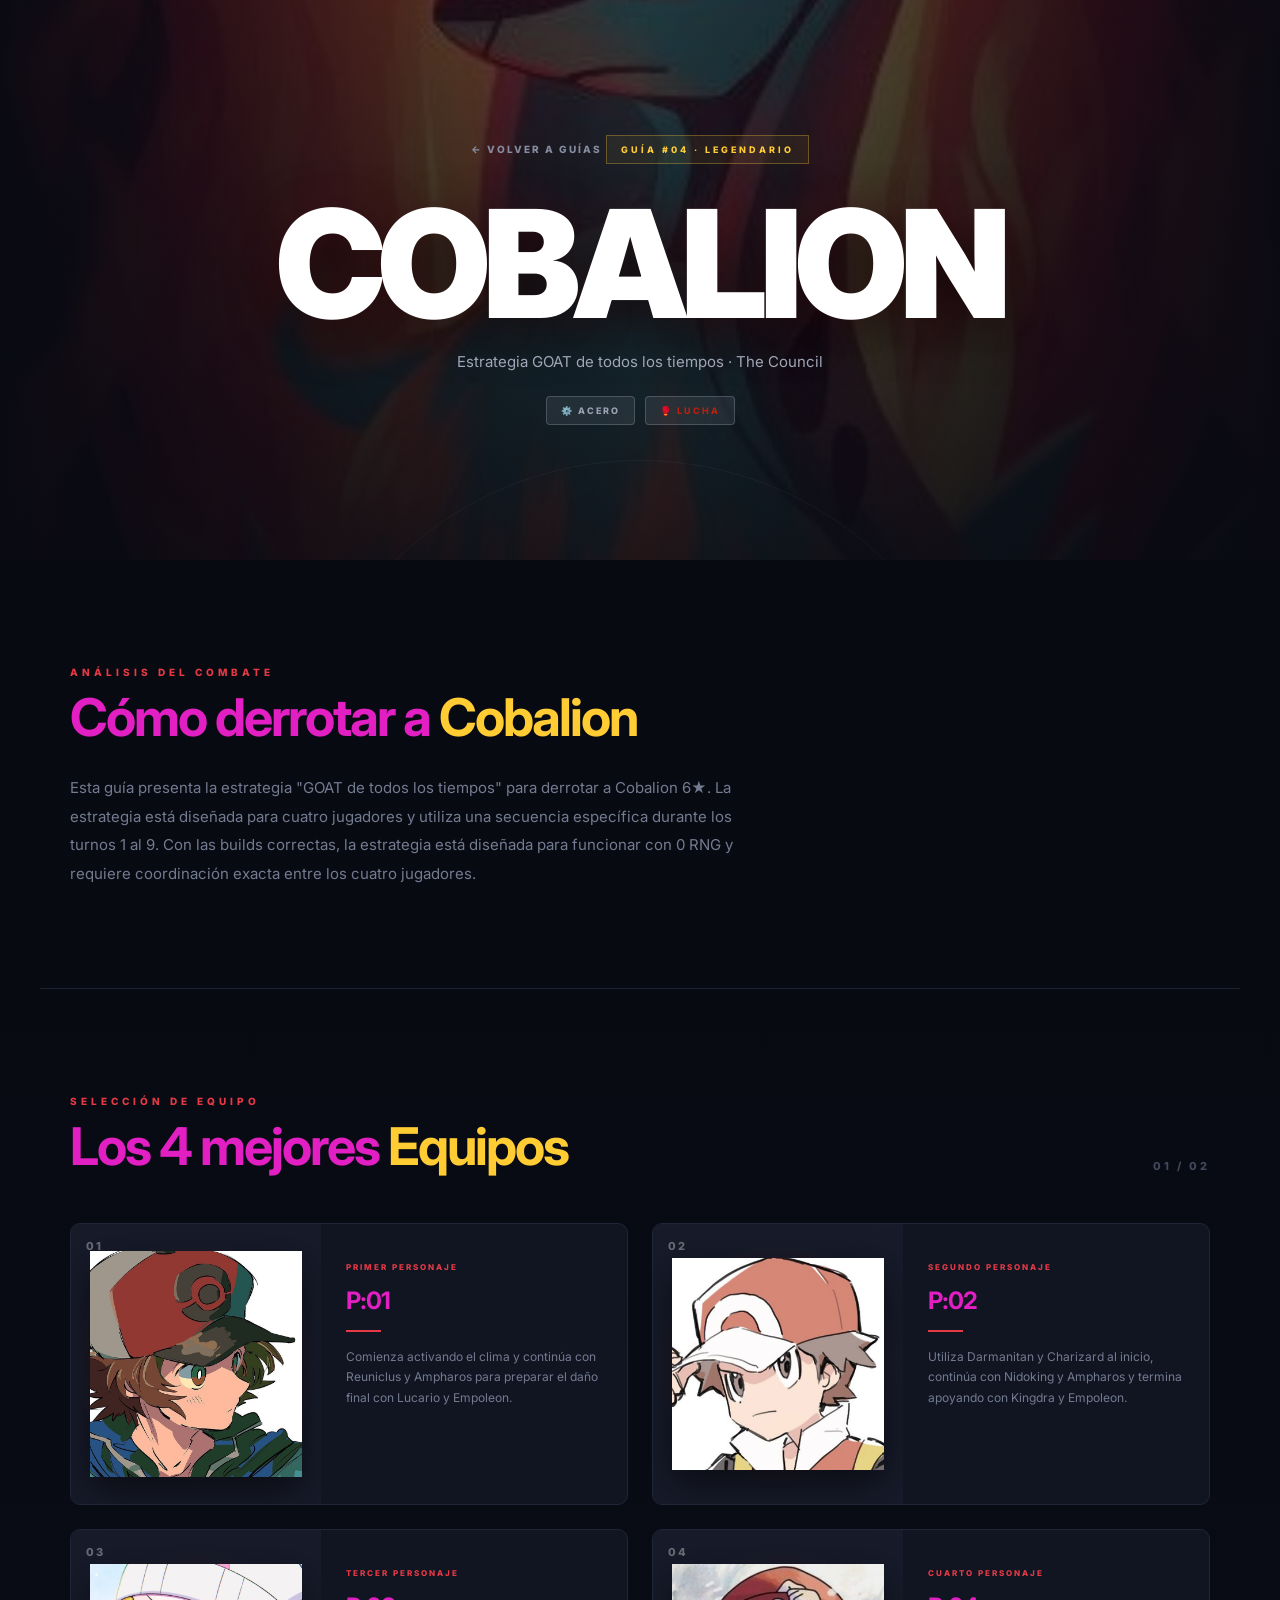
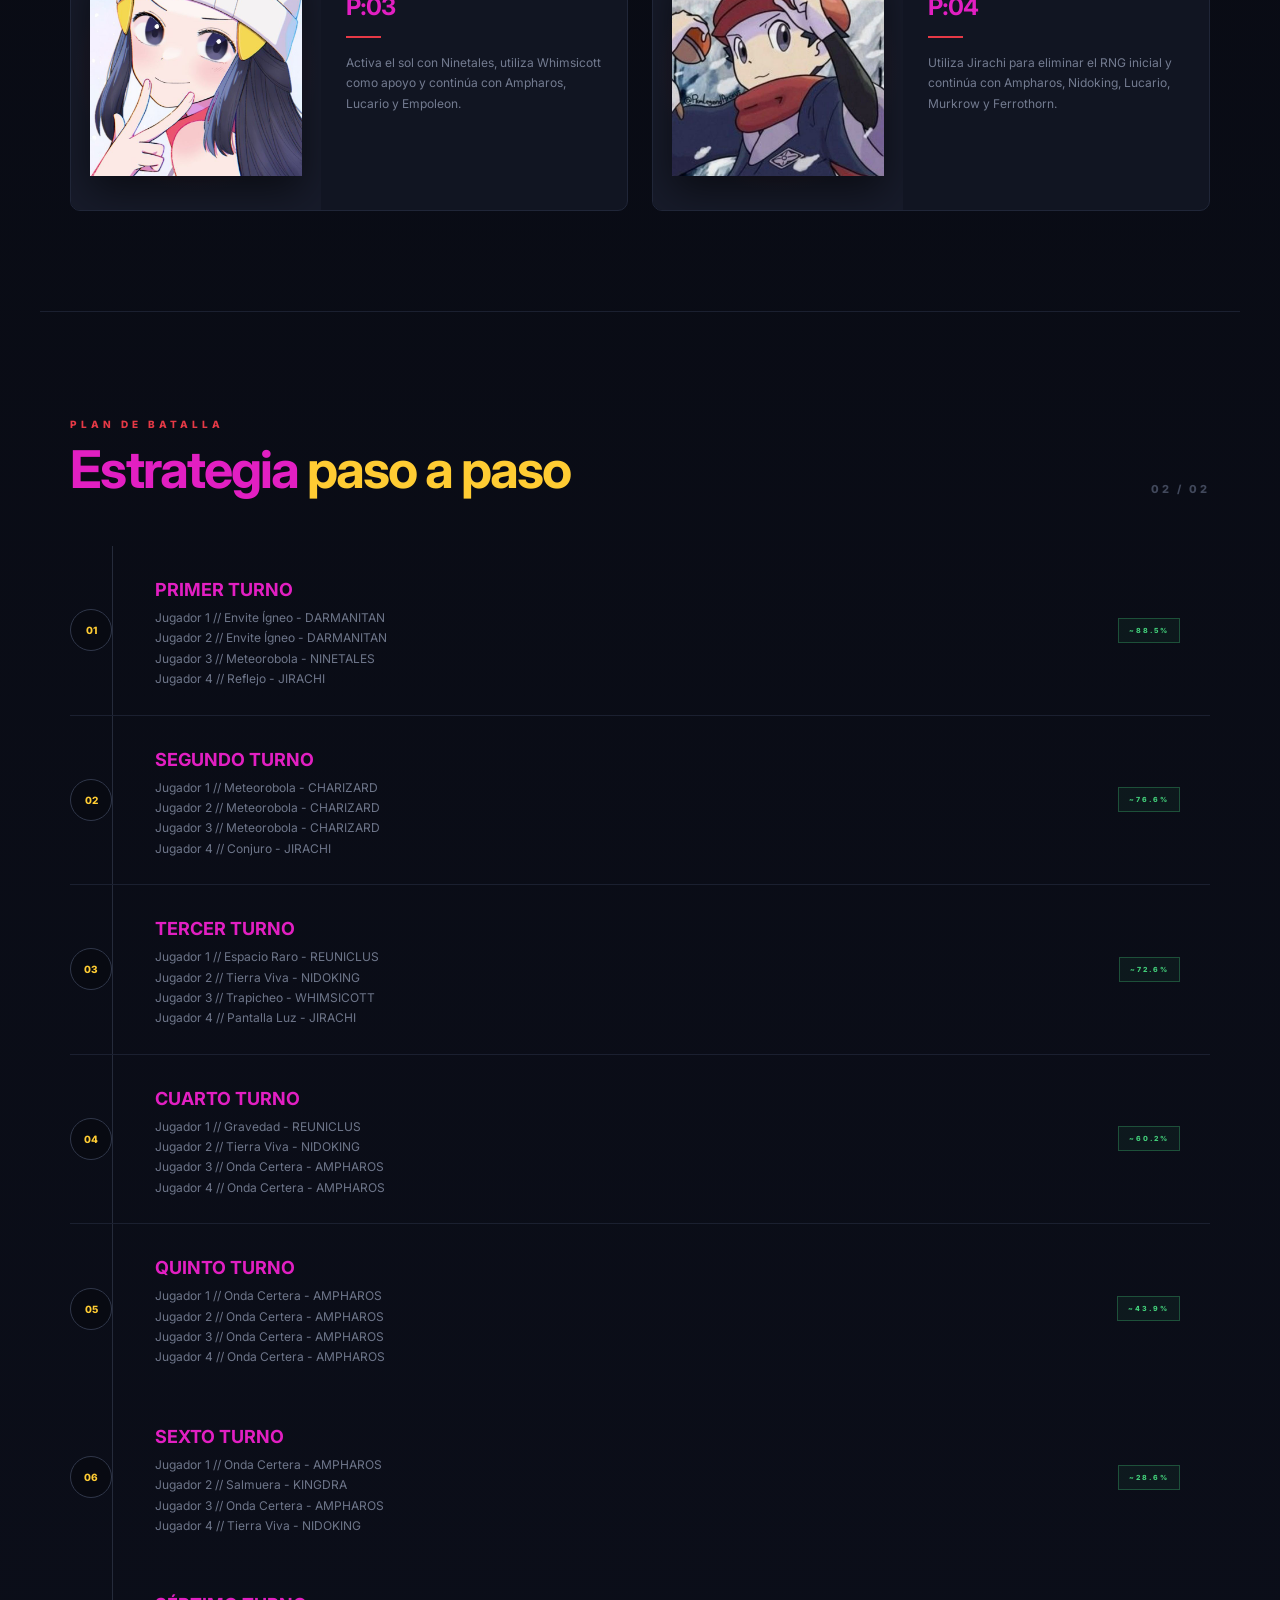
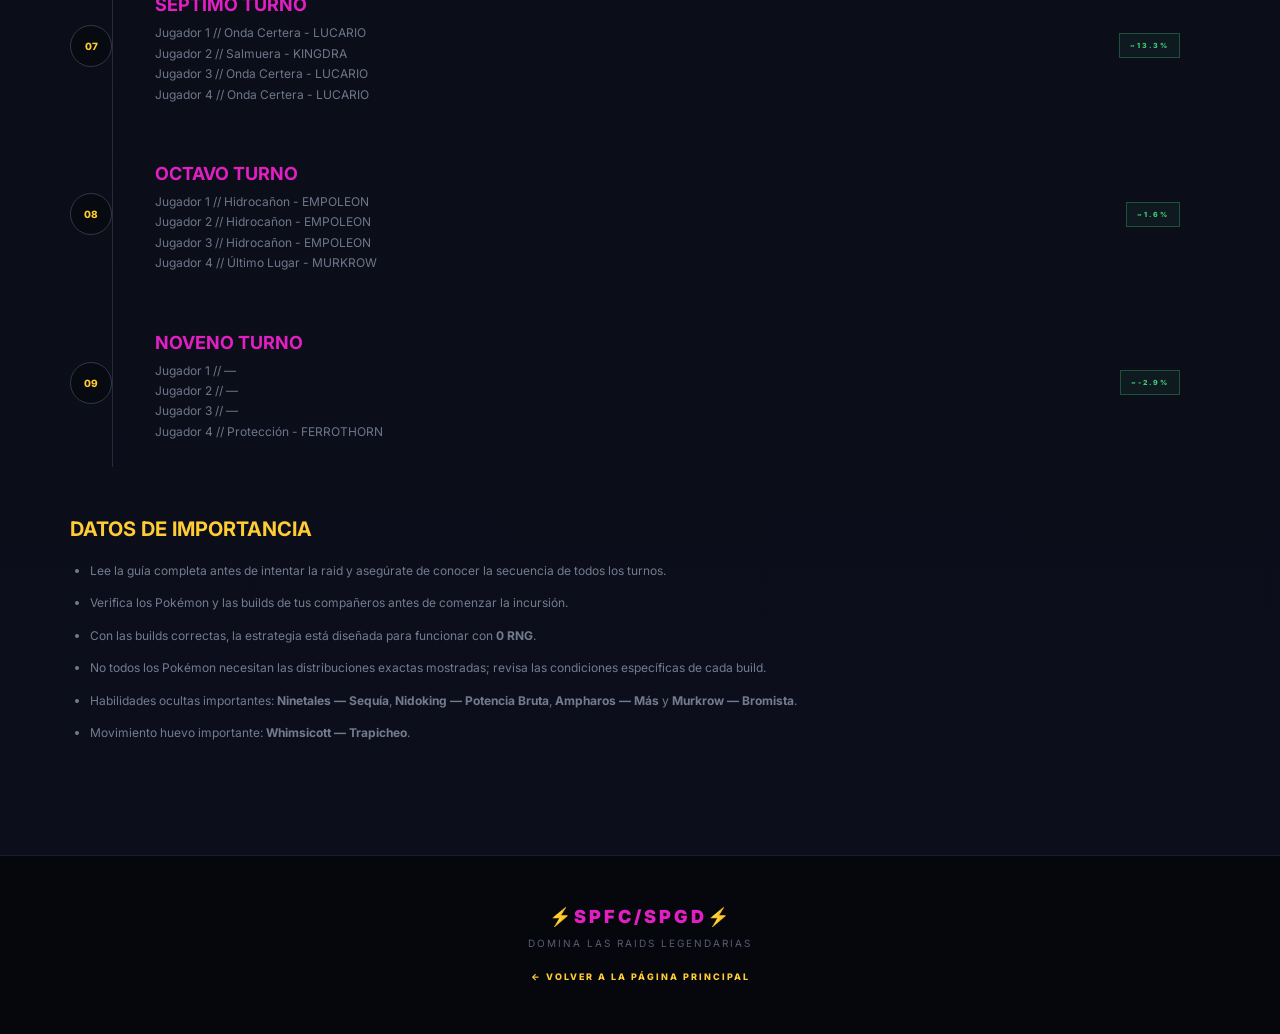
==== HTML/cobalion.html @ ecdb7524 "Primer commit" ====
<!DOCTYPE html>
<html lang="es">
<head> 
    <meta charset="UTF-8">
    <meta name="viewport" content="width=device-width, initial-scale=1.0">
    <title>PokéRaid | Guía Cobalion</title>
    <link rel="stylesheet" href="../CSS/cobalion.css">
    <link rel="icon" type="image/png" href="../IMG/logo.jpg">
</head>
<body>
<header class="portadaguia">
    <div class="capaportada"></div>
    <div class="contenidoportada">
        <a href="/Index.html" class="botonvolver">← VOLVER A GUÍAS</a>
        <div class="insigniaportada">GUÍA #04 · LEGENDARIO</div>
        <h1>COBALION</h1>
        <p class="subtituloportada">Estrategia GOAT de todos los tiempos · The Council</p>
        <div class="tiposportada">
            <span class="tipoacero">⚙️ ACERO</span>
            <span class="tipolucha">🥊 LUCHA</span>
        </div>
    </div>
    <div class="decoracionportada"></div>
</header>

<main>
<section class="introduccion">
    <div class="tituloseccion">
        <span>ANÁLISIS DEL COMBATE</span>
        <h2>Cómo derrotar a <strong>Cobalion</strong></h2>
    </div>
    <p class="textointroduccion">
        Esta guía presenta la estrategia "GOAT de todos los tiempos" para derrotar a Cobalion 6★.
        La estrategia está diseñada para cuatro jugadores y utiliza una secuencia específica durante
        los turnos 1 al 9. Con las builds correctas, la estrategia está diseñada para funcionar con
        0 RNG y requiere coordinación exacta entre los cuatro jugadores.
    </p>
</section>

<section class="equipos">
    <div class="encabezadoseccion">
        <div>
            <span>SELECCIÓN DE EQUIPO</span>
            <h2>Los 4 mejores <strong>Equipos</strong></h2>
        </div>
        <div class="numeroseccion">01 / 02</div>
    </div>
    <div class="rejillaequipos">
        <article class="tarjetaequipo" onclick="abrirmodal('modalplayer1')">
            <div class="imagenequipo">
                <span class="numeroequipo">01</span>
                <img src="../IMG/trainer5.jpg" alt="PERSONAJE 01">
            </div>
            <div class="informacionequipo">
                <span class="rolequipo">PRIMER PERSONAJE</span>
                <h3>P:01</h3>
                <div class="lineaequipo"></div>
                <p>Comienza activando el clima y continúa con Reuniclus y Ampharos para preparar el daño final con Lucario y Empoleon.</p>
            </div>
        </article>

        <article class="tarjetaequipo" onclick="abrirmodal('modalplayer2')">
            <div class="imagenequipo">
                <span class="numeroequipo">02</span>
                <img src="../IMG/trainer6.jpg" alt="PERSONAJE 02">
            </div>
            <div class="informacionequipo">
                <span class="rolequipo">SEGUNDO PERSONAJE</span>
                <h3>P:02</h3>
                <div class="lineaequipo"></div>
                <p>Utiliza Darmanitan y Charizard al inicio, continúa con Nidoking y Ampharos y termina apoyando con Kingdra y Empoleon.</p>
            </div>
        </article>

        <article class="tarjetaequipo" onclick="abrirmodal('modalplayer3')">
            <div class="imagenequipo">
                <span class="numeroequipo">03</span>
                <img src="../IMG/trainer7.jpg" alt="PERSONAJE 03">
            </div>
            <div class="informacionequipo">
                <span class="rolequipo">TERCER PERSONAJE</span>
                <h3>P:03</h3>
                <div class="lineaequipo"></div>
                <p>Activa el sol con Ninetales, utiliza Whimsicott como apoyo y continúa con Ampharos, Lucario y Empoleon.</p>
            </div>
        </article>

        <article class="tarjetaequipo" onclick="abrirmodal('modalplayer4')">
            <div class="imagenequipo">
                <span class="numeroequipo">04</span>
                <img src="../IMG/trainer8.jpg" alt="PERSONAJE 04">
            </div>
            <div class="informacionequipo">
                <span class="rolequipo">CUARTO PERSONAJE</span>
                <h3>P:04</h3>
                <div class="lineaequipo"></div>
                <p>Utiliza Jirachi para eliminar el RNG inicial y continúa con Ampharos, Nidoking, Lucario, Murkrow y Ferrothorn.</p>
            </div>
        </article>
    </div>
</section>

<section class="estrategia">
    <div class="encabezadoseccion">
        <div>
            <span>PLAN DE BATALLA</span>
            <h2>Estrategia <strong>paso a paso</strong></h2>
        </div>
        <div class="numeroseccion">02 / 02</div>
    </div>

    <div class="tablaestrategia">
        <div class="filaestrategia">
            <div class="numeropaso">01</div>
            <div class="contenidopaso">
                <h3>PRIMER TURNO</h3>
                <p>
                    Jugador 1 // Envite Ígneo - DARMANITAN<br>
                    Jugador 2 // Envite Ígneo - DARMANITAN<br>
                    Jugador 3 // Meteorobola - NINETALES<br>
                    Jugador 4 // Reflejo - JIRACHI
                </p>
            </div>
            <div class="estadopaso exito">~88.5%</div>
        </div>

        <div class="filaestrategia">
            <div class="numeropaso">02</div>
            <div class="contenidopaso">
                <h3>SEGUNDO TURNO</h3>
                <p>
                    Jugador 1 // Meteorobola - CHARIZARD<br>
                    Jugador 2 // Meteorobola - CHARIZARD<br>
                    Jugador 3 // Meteorobola - CHARIZARD<br>
                    Jugador 4 // Conjuro - JIRACHI
                </p>
            </div>
            <div class="estadopaso exito">~76.6%</div>
        </div>

        <div class="filaestrategia">
            <div class="numeropaso">03</div>
            <div class="contenidopaso">
                <h3>TERCER TURNO</h3>
                <p>
                    Jugador 1 // Espacio Raro - REUNICLUS<br>
                    Jugador 2 // Tierra Viva - NIDOKING<br>
                    Jugador 3 // Trapicheo - WHIMSICOTT<br>
                    Jugador 4 // Pantalla Luz - JIRACHI
                </p>
            </div>
            <div class="estadopaso exito">~72.6%</div>
        </div>

        <div class="filaestrategia">
            <div class="numeropaso">04</div>
            <div class="contenidopaso">
                <h3>CUARTO TURNO</h3>
                <p>
                    Jugador 1 // Gravedad - REUNICLUS<br>
                    Jugador 2 // Tierra Viva - NIDOKING<br>
                    Jugador 3 // Onda Certera - AMPHAROS<br>
                    Jugador 4 // Onda Certera - AMPHAROS
                </p>
            </div>
            <div class="estadopaso exito">~60.2%</div>
        </div>

        <div class="filaestrategia final">
            <div class="numeropaso">05</div>
            <div class="contenidopaso">
                <h3>QUINTO TURNO</h3>
                <p>
                    Jugador 1 // Onda Certera - AMPHAROS<br>
                    Jugador 2 // Onda Certera - AMPHAROS<br>
                    Jugador 3 // Onda Certera - AMPHAROS<br>
                    Jugador 4 // Onda Certera - AMPHAROS
                </p>
            </div>
            <div class="estadopaso exito">~43.9%</div>
        </div>

        <div class="filaestrategia final">
            <div class="numeropaso">06</div>
            <div class="contenidopaso">
                <h3>SEXTO TURNO</h3>
                <p>
                    Jugador 1 // Onda Certera - AMPHAROS<br>
                    Jugador 2 // Salmuera - KINGDRA<br>
                    Jugador 3 // Onda Certera - AMPHAROS<br>
                    Jugador 4 // Tierra Viva - NIDOKING
                </p>
            </div>
            <div class="estadopaso exito">~28.6%</div>
        </div>

        <div class="filaestrategia final">
            <div class="numeropaso">07</div>
            <div class="contenidopaso">
                <h3>SÉPTIMO TURNO</h3>
                <p>
                    Jugador 1 // Onda Certera - LUCARIO<br>
                    Jugador 2 // Salmuera - KINGDRA<br>
                    Jugador 3 // Onda Certera - LUCARIO<br>
                    Jugador 4 // Onda Certera - LUCARIO
                </p>
            </div>
            <div class="estadopaso exito">~13.3%</div>
        </div>

        <div class="filaestrategia final">
            <div class="numeropaso">08</div>
            <div class="contenidopaso">
                <h3>OCTAVO TURNO</h3>
                <p>
                    Jugador 1 // Hidrocañon - EMPOLEON<br>
                    Jugador 2 // Hidrocañon - EMPOLEON<br>
                    Jugador 3 // Hidrocañon - EMPOLEON<br>
                    Jugador 4 // Último Lugar - MURKROW
                </p>
            </div>
            <div class="estadopaso exito">~1.6%</div>
        </div>

        <div class="filaestrategia final">
            <div class="numeropaso">09</div>
            <div class="contenidopaso">
                <h3>NOVENO TURNO</h3>
                <p>
                    Jugador 1 // —<br>
                    Jugador 2 // —<br>
                    Jugador 3 // —<br>
                    Jugador 4 // Protección - FERROTHORN
                </p>
            </div>
            <div class="estadopaso exito">~-2.9%</div>
        </div>
    </div>

    <div class="seccionimportancia">
        <h2>DATOS DE IMPORTANCIA</h2>
        <ul>
            <li>Lee la guía completa antes de intentar la raid y asegúrate de conocer la secuencia de todos los turnos.</li>
            <li>Verifica los Pokémon y las builds de tus compañeros antes de comenzar la incursión.</li>
            <li>Con las builds correctas, la estrategia está diseñada para funcionar con <strong>0 RNG</strong>.</li>
            <li>No todos los Pokémon necesitan las distribuciones exactas mostradas; revisa las condiciones específicas de cada build.</li>
            <li>Habilidades ocultas importantes: <strong>Ninetales — Sequía</strong>, <strong>Nidoking — Potencia Bruta</strong>, <strong>Ampharos — Más</strong> y <strong>Murkrow — Bromista</strong>.</li>
            <li>Movimiento huevo importante: <strong>Whimsicott — Trapicheo</strong>.</li>
        </ul>
    </div>

</section>
</main>

<footer>
    <div class="logotipopie">⚡SPFC/SPGD⚡</div>
    <p>DOMINA LAS RAIDS LEGENDARIAS</p>
    <a href="/Index.html">← VOLVER A LA PÁGINA PRINCIPAL</a>
</footer>

<div id="modalplayer1" class="modalpokemon">
    <div class="contenidomodal">
        <button class="cerrarmodal" onclick="cerrarmodal('modalplayer1')">×</button>
        <div class="encabezadomodal">
            <span><em>EQUIPO</em> PRINCIPAL</span>
            <h2>PLAYER 01</h2>
        </div>
        <div class="listamodal">
            <div class="elementomodal">
                <img src="../IMG/darma.jpg" alt="DARMANITAN">
                <div>
                    <h3>DARMANITAN</h3>
                    <p>
                        NIVEL: 100<br>
                        IVS: 0+ ataque / 0+ velocidad<br>
                        EVS: 252 ataque / 252 velocidad<br>
                        NATURALEZA: Firme / Huraña / Pícara<br>
                        HABILIDAD: Potencia Bruta<br>
                        OBJETO: Pañuelo elección<br>
                        STATS: PS 351 o menos / Defensa 146 o menos / Ataque 348+ / Velocidad 258+<br>
                        ROL: Activar el clima y realizar daño inicial
                    </p>
                </div>
                <div>
                    <p>MOVE SET:<br>ENVITE ÍGNEO</p>
                </div>
            </div>

            <div class="elementomodal">
                <img src="../IMG/chari.jpg" alt="CHARIZARD">
                <div>
                    <h3>CHARIZARD</h3>
                    <p>
                        NIVEL: 100<br>
                        IVS: 18+ ataque especial / 16+ velocidad<br>
                        EVS: 252 ataque especial / 252 velocidad<br>
                        NATURALEZA: Modesta / Mansa / Alocada<br>
                        HABILIDAD: Cualquiera<br>
                        OBJETO: Banda Focus<br>
                        STATS: Ataque especial 334+ / Velocidad 284+<br>
                        ROL: Atacante especial bajo el sol
                    </p>
                </div>
                <div>
                    <p>MOVE SET:<br>METEOROBOLA</p>
                </div>
            </div>

            <div class="elementomodal">
                <img src="../IMG/reunicus.jpg" alt="REUNICLUS">
                <div>
                    <h3>REUNICLUS</h3>
                    <p>
                        NIVEL: 100<br>
                        IVS: 0+ PS / 0+ Defensa / 0+ Defensa especial<br>
                        EVS: Variable según IVs y naturaleza<br>
                        NATURALEZA: Cualquiera<br>
                        HABILIDAD: Muro Mágico<br>
                        OBJETO: Manto encubierto<br>
                        STATS: PS 361 / Defensa 155-204 / Defensa especial 218<br>
                        ROL: Activar Espacio Raro y Gravedad
                    </p>
                </div>
                <div>
                    <p>MOVE SET:<br>ESPACIO RARO<br>GRAVEDAD</p>
                </div>
            </div>

            <div class="elementomodal">
                <img src="../IMG/ampharos.jpg" alt="AMPHAROS">
                <div>
                    <h3>AMPHAROS</h3>
                    <p>
                        NIVEL: 100<br>
                        IVS: 0+ PS / 6+ Defensa / 22+ ataque especial<br>
                        EVS: 252 ataque especial / resto variable<br>
                        NATURALEZA: Modesta / Alocada / Plácida<br>
                        HABILIDAD: Más<br>
                        OBJETO: Banda Focus<br>
                        STATS: PS 290-321 / Defensa 244+ / Ataque especial 352+<br>
                        ROL: Daño especial y activación de las mecánicas
                    </p>
                </div>
                <div>
                    <p>MOVE SET:<br>ONDA CERTERA</p>
                </div>
            </div>

            <div class="elementomodal">
                <img src="../IMG/lucario.jpg" alt="LUCARIO">
                <div>
                    <h3>LUCARIO</h3>
                    <p>
                        NIVEL: 100<br>
                        IVS: 22+ ataque especial<br>
                        EVS: 252 ataque especial<br>
                        NATURALEZA: Modesta / Mansa / Alocada / Plácida<br>
                        HABILIDAD: Cualquiera<br>
                        STATS: Ataque especial 352+<br>
                        ROL: Daño final
                    </p>
                </div>
                <div>
                    <p>MOVE SET:<br>ONDA CERTERA</p>
                </div>
            </div>

            <div class="elementomodal">
                <img src="../IMG/empoleon.jpg" alt="EMPOLEON">
                <div>
                    <h3>EMPOLEON</h3>
                    <p>
                        NIVEL: 100<br>
                        IVS: 1+ PS / 1+ Defensa / 19+ ataque especial<br>
                        EVS: 252 ataque especial / resto variable<br>
                        NATURALEZA: Modesta / Alocada / Plácida<br>
                        HABILIDAD: Cualquiera<br>
                        STATS: PS 311 / Defensa 214 / Ataque especial 339+<br>
                        ROL: Daño final con Hidrocañón
                    </p>
                </div>
                <div>
                    <p>MOVE SET:<br>HIDROCAÑON</p>
                </div>
            </div>
        </div>
    </div>
</div>

<div id="modalplayer2" class="modalpokemon">
    <div class="contenidomodal">
        <button class="cerrarmodal" onclick="cerrarmodal('modalplayer2')">×</button>
        <div class="encabezadomodal">
            <span><em>EQUIPO</em> PRINCIPAL</span>
            <h2>PLAYER 02</h2>
        </div>
        <div class="listamodal">
            <div class="elementomodal">
                <img src="../IMG/darma.jpg" alt="DARMANITAN">
                <div>
                    <h3>DARMANITAN</h3>
                    <p>
                        NIVEL: 100<br>
                        IVS: 0+ ataque / 0+ velocidad<br>
                        EVS: 252 ataque / 252 velocidad<br>
                        NATURALEZA: Firme / Huraña / Pícara<br>
                        HABILIDAD: Potencia Bruta<br>
                        OBJETO: Pañuelo elección<br>
                        STATS: PS 351 o menos / Defensa 146 o menos / Ataque 348+ / Velocidad 258+<br>
                        ROL: Activar el clima y realizar daño inicial
                    </p>
                </div>
                <div>
                    <p>MOVE SET:<br>ENVITE ÍGNEO</p>
                </div>
            </div>

            <div class="elementomodal">
                <img src="../IMG/chari.jpg" alt="CHARIZARD">
                <div>
                    <h3>CHARIZARD</h3>
                    <p>
                        NIVEL: 100<br>
                        IVS: 18+ ataque especial / 16+ velocidad<br>
                        EVS: 252 ataque especial / 252 velocidad<br>
                        NATURALEZA: Modesta / Mansa / Alocada<br>
                        HABILIDAD: Cualquiera<br>
                        OBJETO: Banda Focus<br>
                        STATS: Ataque especial 334+ / Velocidad 284+<br>
                        ROL: Atacante especial bajo el sol
                    </p>
                </div>
                <div>
                    <p>MOVE SET:<br>METEOROBOLA</p>
                </div>
            </div>

            <div class="elementomodal">
                <img src="../IMG/nido.jpg" alt="NIDOKING">
                <div>
                    <h3>NIDOKING</h3>
                    <p>
                        NIVEL: 100<br>
                        IVS: 2+ Defensa / 26+ ataque especial / 0+ Defensa especial<br>
                        EVS: 252 ataque especial / 0 velocidad / resto variable<br>
                        NATURALEZA: Modesta / Mansa / Plácida<br>
                        HABILIDAD: Potencia Bruta<br>
                        OBJETO: Banda Focus<br>
                        STATS: Defensa 146+ / Ataque especial 290+ / Defensa especial 218 / Velocidad 212 o menos<br>
                        ROL: Daño especial y activación de lluvia
                    </p>
                </div>
                <div>
                    <p>MOVE SET:<br>TIERRA VIVA</p>
                </div>
            </div>

            <div class="elementomodal">
                <img src="../IMG/ampharos.jpg" alt="AMPHAROS">
                <div>
                    <h3>AMPHAROS</h3>
                    <p>
                        NIVEL: 100<br>
                        IVS: 0+ PS / 0+ Defensa / 22+ ataque especial<br>
                        EVS: 252 ataque especial / resto variable<br>
                        NATURALEZA: Modesta / Alocada / Plácida<br>
                        HABILIDAD: Más<br>
                        STATS: PS 321+ / Defensa 206 / Ataque especial 352+<br>
                        ROL: Daño especial
                    </p>
                </div>
                <div>
                    <p>MOVE SET:<br>ONDA CERTERA</p>
                </div>
            </div>

            <div class="elementomodal">
                <img src="../IMG/kingdra2.jpg" alt="KINGDRA">
                <div>
                    <h3>KINGDRA</h3>
                    <p>
                        NIVEL: 100<br>
                        IVS: 0+ PS / 0+ Defensa / 25+ ataque especial<br>
                        EVS: 252 ataque especial / resto variable<br>
                        NATURALEZA: Modesta / Alocada / Plácida<br>
                        HABILIDAD: Cualquiera<br>
                        STATS: PS 291 / Defensa 226 / Ataque especial 311+<br>
                        ROL: Atacante especial bajo Espacio Raro
                    </p>
                </div>
                <div>
                    <p>MOVE SET:<br>SALMUERA</p>
                </div>
            </div>

            <div class="elementomodal">
                <img src="../IMG/empoleon.jpg" alt="EMPOLEON">
                <div>
                    <h3>EMPOLEON</h3>
                    <p>
                        NIVEL: 100<br>
                        IVS: 1+ PS / 1+ Defensa / 19+ ataque especial<br>
                        EVS: 252 ataque especial / resto variable<br>
                        NATURALEZA: Modesta / Alocada / Plácida<br>
                        HABILIDAD: Cualquiera<br>
                        STATS: PS 311 / Defensa 214 / Ataque especial 339+<br>
                        ROL: Daño final
                    </p>
                </div>
                <div>
                    <p>MOVE SET:<br>HIDROCAÑON</p>
                </div>
            </div>
        </div>
    </div>
</div>

<div id="modalplayer3" class="modalpokemon">
    <div class="contenidomodal">
        <button class="cerrarmodal" onclick="cerrarmodal('modalplayer3')">×</button>
        <div class="encabezadomodal">
            <span><em>EQUIPO</em> PRINCIPAL</span>
            <h2>PLAYER 03</h2>
        </div>
        <div class="listamodal">
            <div class="elementomodal">
                <img src="../IMG/nine.jpg" alt="NINETALES">
                <div>
                    <h3>NINETALES</h3>
                    <p>
                        NIVEL: 100<br>
                        IVS: 27+ ataque especial / 16+ velocidad<br>
                        EVS: 252 ataque especial / 252 velocidad<br>
                        NATURALEZA: Modesta / Mansa / Alocada<br>
                        HABILIDAD: Sequía<br>
                        OBJETO: Banda Focus<br>
                        STATS: Ataque especial 282+ / Velocidad 284+<br>
                        ROL: Activar el sol
                    </p>
                </div>
                <div>
                    <p>MOVE SET:<br>METEOROBOLA</p>
                </div>
            </div>

            <div class="elementomodal">
                <img src="../IMG/chari.jpg" alt="CHARIZARD">
                <div>
                    <h3>CHARIZARD</h3>
                    <p>
                        NIVEL: 100<br>
                        IVS: 18+ ataque especial / 0+ velocidad<br>
                        EVS: 252 ataque especial / 252 velocidad<br>
                        NATURALEZA: Modesta / Mansa / Alocada<br>
                        HABILIDAD: Cualquiera<br>
                        OBJETO: Banda Focus<br>
                        STATS: Ataque especial 334+ / Velocidad 284+<br>
                        ROL: Daño especial bajo el sol
                    </p>
                </div>
                <div>
                    <p>MOVE SET:<br>METEOROBOLA</p>
                </div>
            </div>

            <div class="elementomodal">
                <img src="../IMG/whimsi2.jpg" alt="WHIMSICOTT">
                <div>
                    <h3>WHIMSICOTT</h3>
                    <p>
                        NIVEL: 100<br>
                        IVS: 12+ PS / 0+ Defensa especial<br>
                        EVS: 252 PS / resto variable<br>
                        NATURALEZA: Cualquiera excepto +Defensa especial<br>
                        HABILIDAD: Bromista<br>
                        OBJETO: Bola Flame<br>
                        STATS: PS 305+ / Defensa especial 186<br>
                        ROL: Quemar a Cobalion y retirar su objeto
                    </p>
                </div>
                <div>
                    <p>MOVE SET:<br>TRAPICHEO</p>
                </div>
            </div>

            <div class="elementomodal">
                <img src="../IMG/ampharos.jpg" alt="AMPHAROS">
                <div>
                    <h3>AMPHAROS</h3>
                    <p>
                        NIVEL: 100<br>
                        IVS: 24+ PS / 24+ Defensa / 26+ ataque especial / 25+ Defensa especial<br>
                        EVS: Variable<br>
                        NATURALEZA: Modesta / Plácida<br>
                        HABILIDAD: Más<br>
                        STATS: PS 333+ / Defensa 244+ / Ataque especial 287+ / Defensa especial 273+<br>
                        ROL: Daño especial y resistencia
                    </p>
                </div>
                <div>
                    <p>MOVE SET:<br>ONDA CERTERA</p>
                </div>
            </div>

            <div class="elementomodal">
                <img src="../IMG/lucario.jpg" alt="LUCARIO">
                <div>
                    <h3>LUCARIO</h3>
                    <p>
                        NIVEL: 100<br>
                        IVS: 22+ ataque especial<br>
                        EVS: 252 ataque especial<br>
                        NATURALEZA: Modesta / Mansa / Alocada / Plácida<br>
                        HABILIDAD: Cualquiera<br>
                        STATS: Ataque especial 352+<br>
                        ROL: Daño final
                    </p>
                </div>
                <div>
                    <p>MOVE SET:<br>ONDA CERTERA</p>
                </div>
            </div>

            <div class="elementomodal">
                <img src="../IMG/empoleon.jpg" alt="EMPOLEON">
                <div>
                    <h3>EMPOLEON</h3>
                    <p>
                        NIVEL: 100<br>
                        IVS: 5+ PS / 19+ ataque especial / 5+ Defensa especial<br>
                        EVS: 252 ataque especial / resto variable<br>
                        NATURALEZA: Modesta / Mansa / Alocada<br>
                        HABILIDAD: Cualquiera<br>
                        STATS: PS 315 / Ataque especial 339+ / Defensa especial 244+<br>
                        ROL: Daño final
                    </p>
                </div>
                <div>
                    <p>MOVE SET:<br>HIDROCAÑON</p>
                </div>
            </div>
        </div>
    </div>
</div>

<div id="modalplayer4" class="modalpokemon">
    <div class="contenidomodal">
        <button class="cerrarmodal" onclick="cerrarmodal('modalplayer4')">×</button>
        <div class="encabezadomodal">
            <span><em>EQUIPO</em> PRINCIPAL</span>
            <h2>PLAYER 04</h2>
        </div>
        <div class="listamodal">
            <div class="elementomodal">
                <img src="../IMG/jirachi.jpg" alt="JIRACHI">
                <div>
                    <h3>JIRACHI</h3>
                    <p>
                        NIVEL: 100<br>
                        IVS: 31 PS / 31 Defensa / 31 Defensa especial / 31 Velocidad<br>
                        EVS: 252 PS / 36 Defensa / 208 Velocidad<br>
                        NATURALEZA: Variable<br>
                        HABILIDAD: Dicha<br>
                        STATS: PS 404 / Defensa 220 / Defensa especial 236 / Velocidad 316+<br>
                        ROL: Eliminar RNG y colocar pantallas
                    </p>
                </div>
                <div>
                    <p>MOVE SET:<br>REFLEJO<br>CONJURO<br>PANTALLA LUZ</p>
                </div>
            </div>

            <div class="elementomodal">
                <img src="../IMG/ampharos.jpg" alt="AMPHAROS">
                <div>
                    <h3>AMPHAROS</h3>
                    <p>
                        NIVEL: 100<br>
                        IVS: 0+ PS / 0+ Defensa / 26+ ataque especial / 0+ Defensa especial<br>
                        EVS: Variable<br>
                        NATURALEZA: Modesta / Plácida / Alocada<br>
                        HABILIDAD: Más<br>
                        STATS: PS 321 / Defensa 238+ / Ataque especial 287+ / Defensa especial 216<br>
                        ROL: Daño especial y resistencia
                    </p>
                </div>
                <div>
                    <p>MOVE SET:<br>ONDA CERTERA</p>
                </div>
            </div>

            <div class="elementomodal">
                <img src="../IMG/nido.jpg" alt="NIDOKING">
                <div>
                    <h3>NIDOKING</h3>
                    <p>
                        NIVEL: 100<br>
                        IVS: 0+ PS / 26+ ataque especial / 0+ Defensa especial<br>
                        EVS: 252 PS / 252 ataque especial<br>
                        NATURALEZA: Modesta / Mansa / Plácida<br>
                        HABILIDAD: Potencia Bruta<br>
                        STATS: PS 335+ / Ataque especial 290+<br>
                        ROL: Daño especial
                    </p>
                </div>
                <div>
                    <p>MOVE SET:<br>TIERRA VIVA</p>
                </div>
            </div>

            <div class="elementomodal">
                <img src="../IMG/lucario.jpg" alt="LUCARIO">
                <div>
                    <h3>LUCARIO</h3>
                    <p>
                        NIVEL: 100<br>
                        IVS: 22+ ataque especial<br>
                        EVS: 252 ataque especial<br>
                        NATURALEZA: Modesta / Mansa / Alocada / Plácida<br>
                        HABILIDAD: Cualquiera<br>
                        STATS: Ataque especial 352+<br>
                        ROL: Daño final
                    </p>
                </div>
                <div>
                    <p>MOVE SET:<br>ONDA CERTERA</p>
                </div>
            </div>

            <div class="elementomodal">
                <img src="../IMG/murk.jpg" alt="MURKROW">
                <div>
                    <h3>MURKROW</h3>
                    <p>
                        NIVEL: 100<br>
                        IVS: 25 o menos PS / 25 o menos Defensa especial<br>
                        EVS: 0 PS / 0 Defensa especial<br>
                        NATURALEZA: Cualquiera excepto +Defensa especial<br>
                        HABILIDAD: Bromista<br>
                        OBJETO: Baya Charti<br>
                        STATS: PS 255 o menos / Defensa especial 114 o menos<br>
                        ROL: Usar Último Lugar y atraer los ataques necesarios
                    </p>
                </div>
                <div>
                    <p>MOVE SET:<br>ÚLTIMO LUGAR</p>
                </div>
            </div>

            <div class="elementomodal">
                <img src="../IMG/ferro.jpg" alt="FERROTHORN">
                <div>
                    <h3>FERROTHORN</h3>
                    <p>
                        NIVEL: 100<br>
                        IVS: 0+ PS / 0+ Defensa<br>
                        EVS: Variable<br>
                        NATURALEZA: Cualquiera excepto -Defensa<br>
                        HABILIDAD: Punta Acero<br>
                        OBJETO: Casco Dentado<br>
                        STATS: PS 321 / Defensa 330<br>
                        ROL: Resistir y activar el daño residual final
                    </p>
                </div>
                <div>
                    <p>MOVE SET:<br>PROTECCIÓN</p>
                </div>
            </div>
        </div>
    </div>
</div>

<script>
function abrirmodal(idmodal) {
    const modal = document.getElementById(idmodal);
    modal.classList.add("activo");
    document.body.classList.add("modalabierto");
}
function cerrarmodal(idmodal) {
    const modal = document.getElementById(idmodal);
    modal.classList.remove("activo");
    document.body.classList.remove("modalabierto");
}
document.querySelectorAll(".modalpokemon").forEach(function(modal) {
    modal.addEventListener("click", function(event) {
        if (event.target === modal) {
            cerrarmodal(modal.id);
        }
    });
});
document.addEventListener("keydown", function(event) {
    if (event.key === "Escape") {
        document.querySelectorAll(".modalpokemon.activo").forEach(function(modal) {
            cerrarmodal(modal.id);
        });
    }
});
</script>
</body>
</html>
---- CSS/cobalion.css ----
@import url('https://fonts.googleapis.com/css2?family=Inter:wght@400;500;600;700;800;900&display=swap');

* {
    margin: 0;
    padding: 0;
    box-sizing: border-box;
}

html {
    scroll-behavior: smooth;
}

body {
    font-family: 'Inter', sans-serif;
    background: #080a12;
    color: #e21fc2;
}

.portadaguia {
    min-height: 560px;
    position: relative;
    display: flex;
    align-items: center;
    justify-content: center;
    overflow: hidden;
    background:
        linear-gradient(
            rgba(8, 10, 18, 0.55),
            rgba(8, 10, 18, 0.88)
        ),
        url("../IMG/coba.jpg") center center / cover no-repeat;
}

.capaportada {
    position: absolute;
    inset: 0;
    background:
        linear-gradient(
            90deg,
            rgba(8, 10, 18, 0.95),
            transparent 50%,
            rgba(8, 10, 18, 0.95)
        );
}

.contenidoportada {
    width: 100%;
    max-width: 1100px;
    padding: 80px 30px;
    position: relative;
    z-index: 2;
    text-align: center;
}

.botonvolver {
    display: inline-block;
    margin-bottom: 45px;
    color: #858ca0;
    text-decoration: none;
    font-size: 10px;
    font-weight: 800;
    letter-spacing: 2px;
    transition: 0.3s;
}

.botonvolver:hover {
    color: #ffcc33;
    transform: translateX(-5px);
}

.insigniaportada {
    display: inline-block;
    margin-bottom: 20px;
    padding: 8px 14px;
    border: 1px solid rgba(255, 204, 51, 0.3);
    background: rgba(255, 204, 51, 0.06);
    color: #ffcc33;
    font-size: 9px;
    font-weight: 800;
    letter-spacing: 3px;
}

.portadaguia h1 {
    font-size: clamp(70px, 13vw, 150px);
    line-height: 0.85;
    font-weight: 900;
    letter-spacing: -7px;
    color: #ffffff;
    text-shadow:
        0 10px 50px rgba(0, 0, 0, 0.8),
        0 0 40px rgba(230, 57, 70, 0.2);
}

.subtituloportada {
    margin-top: 25px;
    color: #a0a6b7;
    font-size: 15px;
}

.tiposportada {
    display: flex;
    justify-content: center;
    gap: 10px;
    margin-top: 25px;
}

.tiposportada span {
    padding: 8px 14px;
    border-radius: 4px;
    font-size: 9px;
    font-weight: 800;
    letter-spacing: 2px;
}

.tipoacero {
    background: rgba(160, 170, 190, 0.12);
    border: 1px solid rgba(160, 170, 190, 0.3);
    color: #99a1b3;
}

.tipolucha {
    background: rgba(160, 170, 190, 0.12);
    border: 1px solid rgba(160, 170, 190, 0.3);
    color: #bd1f0a;
}

.decoracionportada {
    width: 700px;
    height: 700px;
    position: absolute;
    left: 50%;
    bottom: -600px;
    transform: translateX(-50%);
    border: 1px solid rgba(255, 255, 255, 0.04);
    border-radius: 50%;
}

main {
    background:
        linear-gradient(
            180deg,
            #080a12,
            #0c0f1b
        );
}

.introduccion,
.equipos,
.estrategia {
    max-width: 1200px;
    margin: auto;
    padding: 100px 30px;
}

.tituloseccion span,
.encabezadoseccion > div > span {
    color: #e63946;
    font-size: 10px;
    font-weight: 800;
    letter-spacing: 4px;
}

.tituloseccion h2,
.encabezadoseccion h2 {
    margin-top: 12px;
    font-size: clamp(35px, 5vw, 52px);
    line-height: 1;
    letter-spacing: -2px;
}

.tituloseccion strong,
.encabezadoseccion strong {
    color: #ffcc33;
}

.introduccion {
    border-bottom: 1px solid #1b2030;
}

.textointroduccion {
    max-width: 700px;
    margin-top: 30px;
    color: #737b90;
    font-size: 15px;
    line-height: 1.9;
}

.encabezadoseccion {
    display: flex;
    justify-content: space-between;
    align-items: flex-end;
    margin-bottom: 50px;
}

.numeroseccion {
    color: #41485b;
    font-size: 11px;
    font-weight: 800;
    letter-spacing: 3px;
}

.rejillaequipos {
    display: grid;
    grid-template-columns: repeat(2, 1fr);
    gap: 24px;
}

.tarjetaequipo {
    display: grid;
    grid-template-columns: 45% 55%;
    min-height: 280px;
    overflow: hidden;
    background: #111522;
    border: 1px solid #202638;
    border-radius: 10px;
    cursor: pointer;
    transition:
        transform 0.4s ease,
        border-color 0.4s ease,
        box-shadow 0.4s ease;
}

.tarjetaequipo:hover {
    transform: translateY(-7px);
    border-color: #e63946;
    box-shadow:
        0 20px 50px rgba(0, 0, 0, 0.4),
        0 0 30px rgba(230, 57, 70, 0.08);
}

.imagenequipo {
    position: relative;
    min-height: 280px;
    display: flex;
    align-items: center;
    justify-content: center;
    overflow: hidden;
    background:
        radial-gradient(circle, rgba(230, 57, 70, 0.22), transparent 65%),
        #171b2a;
}

.imagenequipo img {
    width: 85%;
    height: 85%;
    object-fit: contain;
    filter: drop-shadow(0 15px 20px rgba(0, 0, 0, 0.55));
    transition: 0.5s;
}

.tarjetaequipo:hover .imagenequipo img {
    transform: scale(1.1) translateY(-6px);
}

.numeroequipo {
    position: absolute;
    top: 15px;
    left: 15px;
    color: rgba(255, 255, 255, 0.35);
    font-size: 11px;
    font-weight: 800;
    letter-spacing: 2px;
    z-index: 2;
}

.informacionequipo {
    padding: 30px 25px;
}

.rolequipo {
    color: #e63946;
    font-size: 8px;
    font-weight: 800;
    letter-spacing: 2px;
}

.informacionequipo h3 {
    margin-top: 12px;
    font-size: 24px;
    letter-spacing: -1px;
}

.lineaequipo {
    width: 35px;
    height: 2px;
    margin: 15px 0;
    background: #e63946;
}

.informacionequipo p {
    color: #737b90;
    font-size: 12px;
    line-height: 1.7;
}

.modalpokemon {
    position: fixed;
    inset: 0;
    width: 100%;
    height: 100%;
    display: flex;
    align-items: center;
    justify-content: center;
    padding: 30px;
    background: rgba(3, 4, 9, 0.88);
    backdrop-filter: blur(8px);
    -webkit-backdrop-filter: blur(8px);
    opacity: 0;
    visibility: hidden;
    pointer-events: none;
    transition:
        opacity 0.3s ease,
        visibility 0.3s ease;
    z-index: 9999;
}

.modalpokemon.activo {
    opacity: 1;
    visibility: visible;
    pointer-events: auto;
}

.contenidomodal {
    position: relative;
    width: min(900px, 100%);
    max-height: 90vh;
    overflow-y: auto;
    padding: 40px;
    background:
        linear-gradient(
            145deg,
            #111522,
            #0b0e17
        );
    border: 1px solid #30374a;
    border-radius: 12px;
    box-shadow:
        0 30px 100px rgba(0, 0, 0, 0.7),
        0 0 50px rgba(230, 57, 70, 0.08);
    transform: translateY(30px) scale(0.97);
    transition: transform 0.35s ease;
}

.modalpokemon.activo .contenidomodal {
    transform: translateY(0) scale(1);
}

.contenidomodal::-webkit-scrollbar {
    width: 6px;
}

.contenidomodal::-webkit-scrollbar-track {
    background: #080a12;
}

.contenidomodal::-webkit-scrollbar-thumb {
    background: #343b4d;
    border-radius: 10px;
}

.contenidomodal::-webkit-scrollbar-thumb:hover {
    background: #e63946;
}

.cerrarmodal {
    position: absolute;
    top: 18px;
    right: 20px;
    width: 42px;
    height: 42px;
    display: flex;
    align-items: center;
    justify-content: center;
    border: 1px solid #30374a;
    border-radius: 6px;
    background: #171b28;
    color: #858ca0;
    font-size: 28px;
    line-height: 1;
    cursor: pointer;
    transition: 0.3s ease;
}

.cerrarmodal:hover {
    background: #e63946;
    border-color: #e63946;
    color: #ffffff;
    transform: rotate(90deg);
}

.encabezadomodal {
    padding-right: 55px;
    margin-bottom: 30px;
    padding-bottom: 25px;
    border-bottom: 1px solid #202638;
}

.encabezadomodal span {
    color: #e63946;
    font-size: 9px;
    font-weight: 800;
    letter-spacing: 4px;
}

.encabezadomodal h2 {
    margin-top: 8px;
    color: #ffffff;
    font-size: clamp(30px, 5vw, 48px);
    font-weight: 900;
    letter-spacing: -2px;
}

.listamodal {
    display: flex;
    flex-direction: column;
    gap: 14px;
}

.elementomodal {
    display: flex;
    align-items: center;
    gap: 22px;
    min-height: 120px;
    padding: 15px;
    background: rgba(255, 255, 255, 0.025);
    border: 1px solid #202638;
    border-radius: 8px;
    transition:
        background 0.3s ease,
        border-color 0.3s ease,
        transform 0.3s ease;
}

.elementomodal:hover {
    background: rgba(230, 57, 70, 0.05);
    border-color: rgba(230, 57, 70, 0.35);
    transform: translateX(5px);
}

.elementomodal img {
    width: 110px;
    height: 90px;
    flex-shrink: 0;
    object-fit: contain;
    border-radius: 6px;
    background:
        radial-gradient(
            circle,
            rgba(230, 57, 70, 0.12),
            transparent 70%
        );
    filter: drop-shadow(0 8px 12px rgba(0, 0, 0, 0.5));
    transition: transform 0.3s ease;
}

.elementomodal:hover img {
    transform: scale(1.08);
}

.elementomodal div {
    flex: 1;
}

.elementomodal h3 {
    margin-bottom: 8px;
    color: #ffffff;
    font-size: 15px;
    font-weight: 800;
    letter-spacing: -0.3px;
}

.elementomodal p {
    color: #737b90;
    font-size: 11px;
    line-height: 1.7;
}

body.modalabierto {
    overflow: hidden;
}

.estrategia {
    border-top: 1px solid #1b2030;
}

.tablaestrategia {
    position: relative;
}

.tablaestrategia::before {
    content: "";
    position: absolute;
    top: 0;
    bottom: 0;
    left: 42px;
    width: 1px;
    background: #252b3b;
}

.filaestrategia {
    position: relative;
    display: grid;
    grid-template-columns: 85px 1fr 120px;
    align-items: center;
    min-height: 150px;
    padding: 25px 30px 25px 0;
    border-bottom: 1px solid #1b2030;
    transition: 0.3s;
}

.filaestrategia:hover {
    background: rgba(255, 255, 255, 0.015);
}

.numeropaso {
    width: 42px;
    height: 42px;
    display: flex;
    align-items: center;
    justify-content: center;
    position: relative;
    z-index: 2;
    border: 1px solid #30374a;
    border-radius: 50%;
    background: #080a12;
    color: #ffcc33;
    font-size: 10px;
    font-weight: 800;
}

.contenidopaso span {
    color: #e63946;
    font-size: 8px;
    font-weight: 800;
    letter-spacing: 3px;
}

.contenidopaso h3 {
    margin: 8px 0;
    font-size: 18px;
}

.contenidopaso p {
    max-width: 700px;
    color: #6e768a;
    font-size: 12px;
    line-height: 1.7;
}

.estadopaso {
    justify-self: end;
    padding: 7px 10px;
    border: 1px solid #2a3040;
    color: #737b90;
    font-size: 7px;
    font-weight: 800;
    letter-spacing: 2px;
}


.seccionimportancia {
    margin-top: 50px;
}

.seccionimportancia h2 {
    margin-bottom: 20px;
    color: #ffcc33;
    font-size: 20px;
}

.seccionimportancia ul {
    padding-left: 20px;
}

.seccionimportancia li {
    margin-bottom: 12px;
    color: #737b90;
    font-size: 12px;
    line-height: 1.7;
}

.estadopaso.exito {
    color: #43d17b;
    border-color: rgba(67, 209, 123, 0.3);
    background: rgba(67, 209, 123, 0.06);
}

.filaestrategia.final {
    border-bottom: none;
}

footer {
    padding: 50px 20px;
    background: #06070d;
    border-top: 1px solid #181d2a;
    text-align: center;
}

.logotipopie {
    margin-bottom: 10px;
    font-size: 18px;
    font-weight: 900;
    letter-spacing: 3px;
}

footer p {
    margin-bottom: 15px;
    color: #555d70;
    font-size: 10px;
    letter-spacing: 2px;
}

footer a {
    color: #ffcc33;
    text-decoration: none;
    font-size: 9px;
    font-weight: 800;
    letter-spacing: 2px;
    transition: 0.3s;
}

footer a:hover {
    color: #ffffff;
}

@media (max-width: 900px) {
    .rejillaequipos {
        grid-template-columns: 1fr;
    }
}

@media (max-width: 650px) {
    .portadaguia {
        min-height: 520px;
        background-position: center;
    }

    .contenidoportada {
        padding: 60px 20px;
    }

    .portadaguia h1 {
        font-size: 70px;
        letter-spacing: -5px;
    }

    .subtituloportada {
        font-size: 13px;
    }

    .introduccion,
    .equipos,
    .estrategia {
        padding: 75px 20px;
    }

    .encabezadoseccion {
        align-items: flex-start;
        flex-direction: column;
        gap: 15px;
    }

    .tarjetaequipo {
        grid-template-columns: 1fr;
    }

    .imagenequipo {
        min-height: 280px;
    }

    .informacionequipo {
        padding: 25px;
    }

    .tablaestrategia::before {
        left: 21px;
    }

    .filaestrategia {
        grid-template-columns: 55px 1fr;
        padding-right: 0;
        gap: 5px;
    }

    .estadopaso {
        display: none;
    }

    .contenidopaso h3 {
        font-size: 16px;
    }

    .contenidopaso p {
        font-size: 11px;
    }

    .modalpokemon {
        padding: 12px;
    }

    .contenidomodal {
        width: 100%;
        max-height: 94vh;
        padding: 25px 18px;
        border-radius: 10px;
    }

    .cerrarmodal {
        top: 12px;
        right: 12px;
        width: 38px;
        height: 38px;
        font-size: 25px;
    }

    .encabezadomodal {
        padding-right: 45px;
        margin-bottom: 20px;
        padding-bottom: 20px;
    }

    .encabezadomodal h2 {
        font-size: 30px;
    }

    .listamodal {
        gap: 10px;
    }

    .elementomodal {
        align-items: flex-start;
        gap: 14px;
        min-height: auto;
        padding: 12px;
    }

    .elementomodal img {
        width: 75px;
        height: 75px;
    }

    .elementomodal h3 {
        font-size: 13px;
        margin-bottom: 5px;
    }

    .elementomodal p {
        font-size: 10px;
        line-height: 1.6;
    }
}

@media (max-width: 400px) {
    .portadaguia h1 {
        font-size: 58px;
        letter-spacing: -4px;
    }

    .tiposportada {
        flex-direction: column;
        align-items: center;
    }

    .elementomodal {
        gap: 10px;
    }

    .elementomodal img {
        width: 65px;
        height: 65px;
    }
}
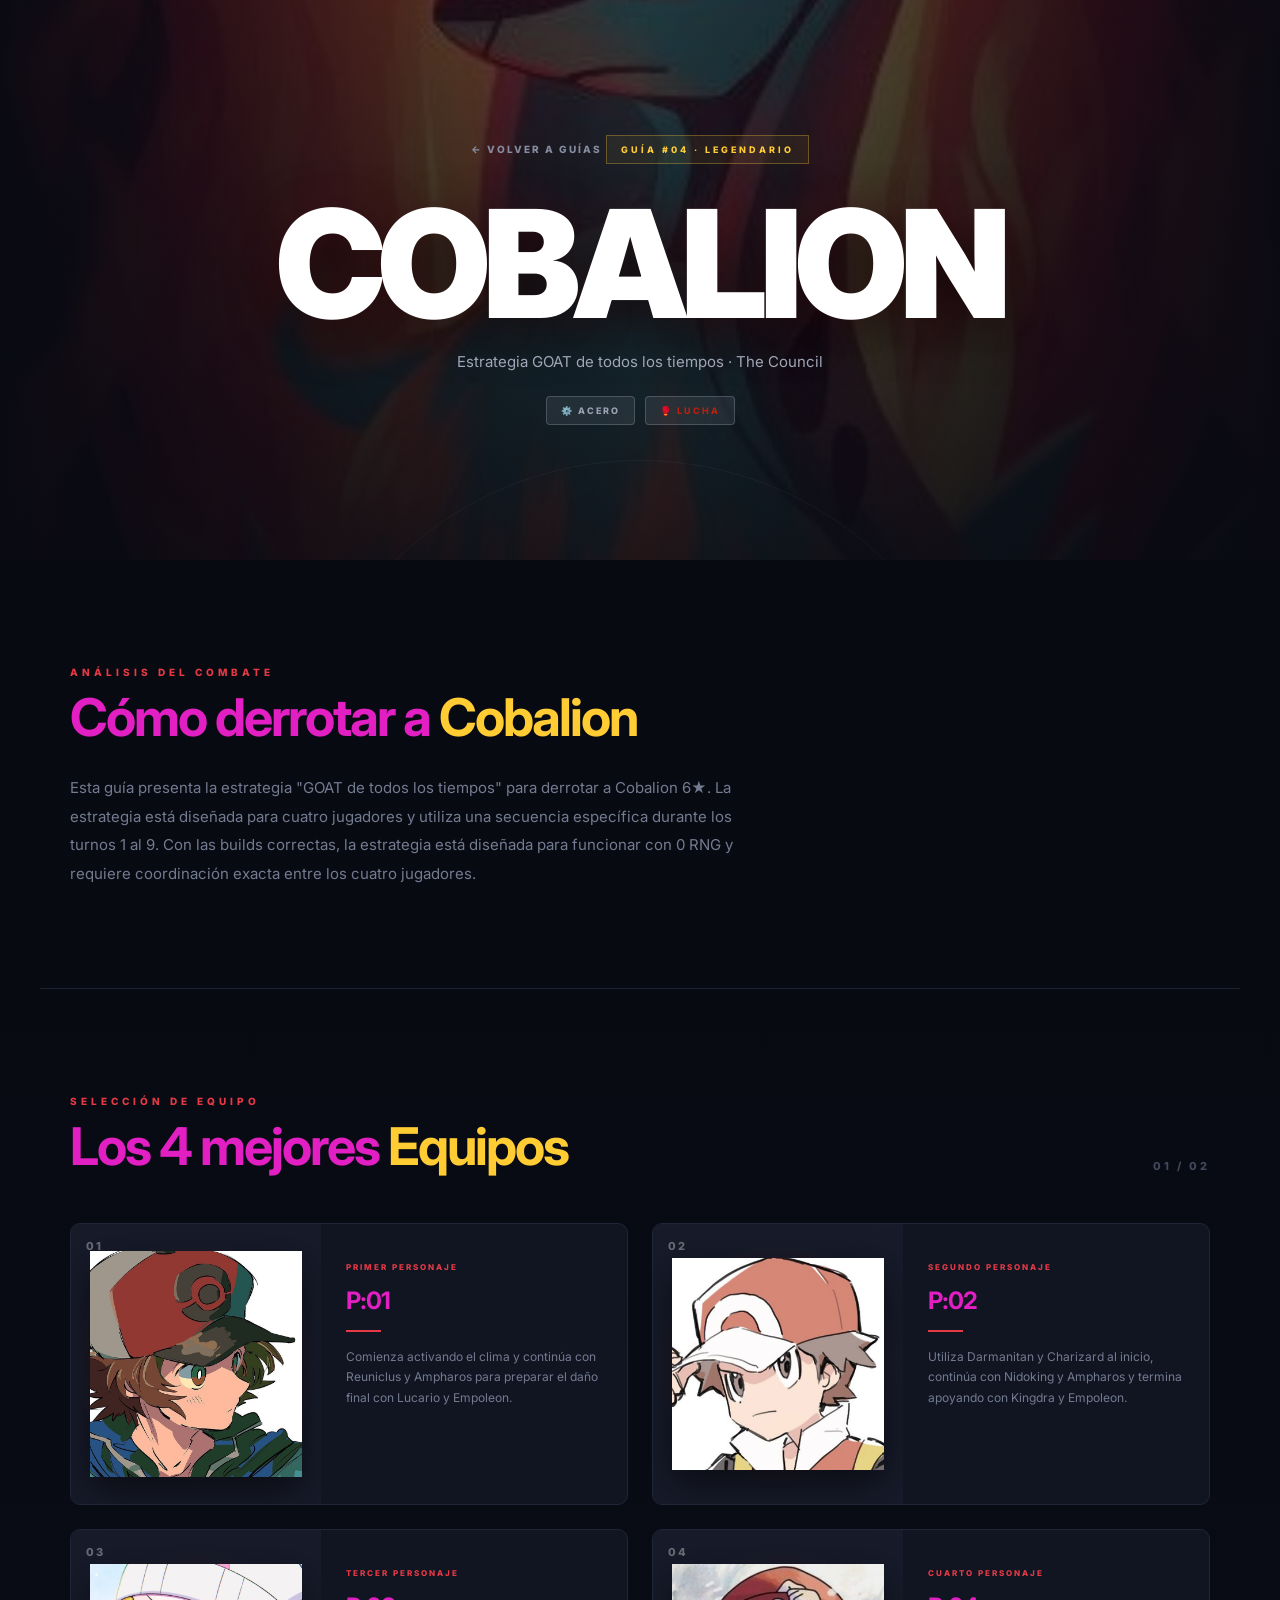
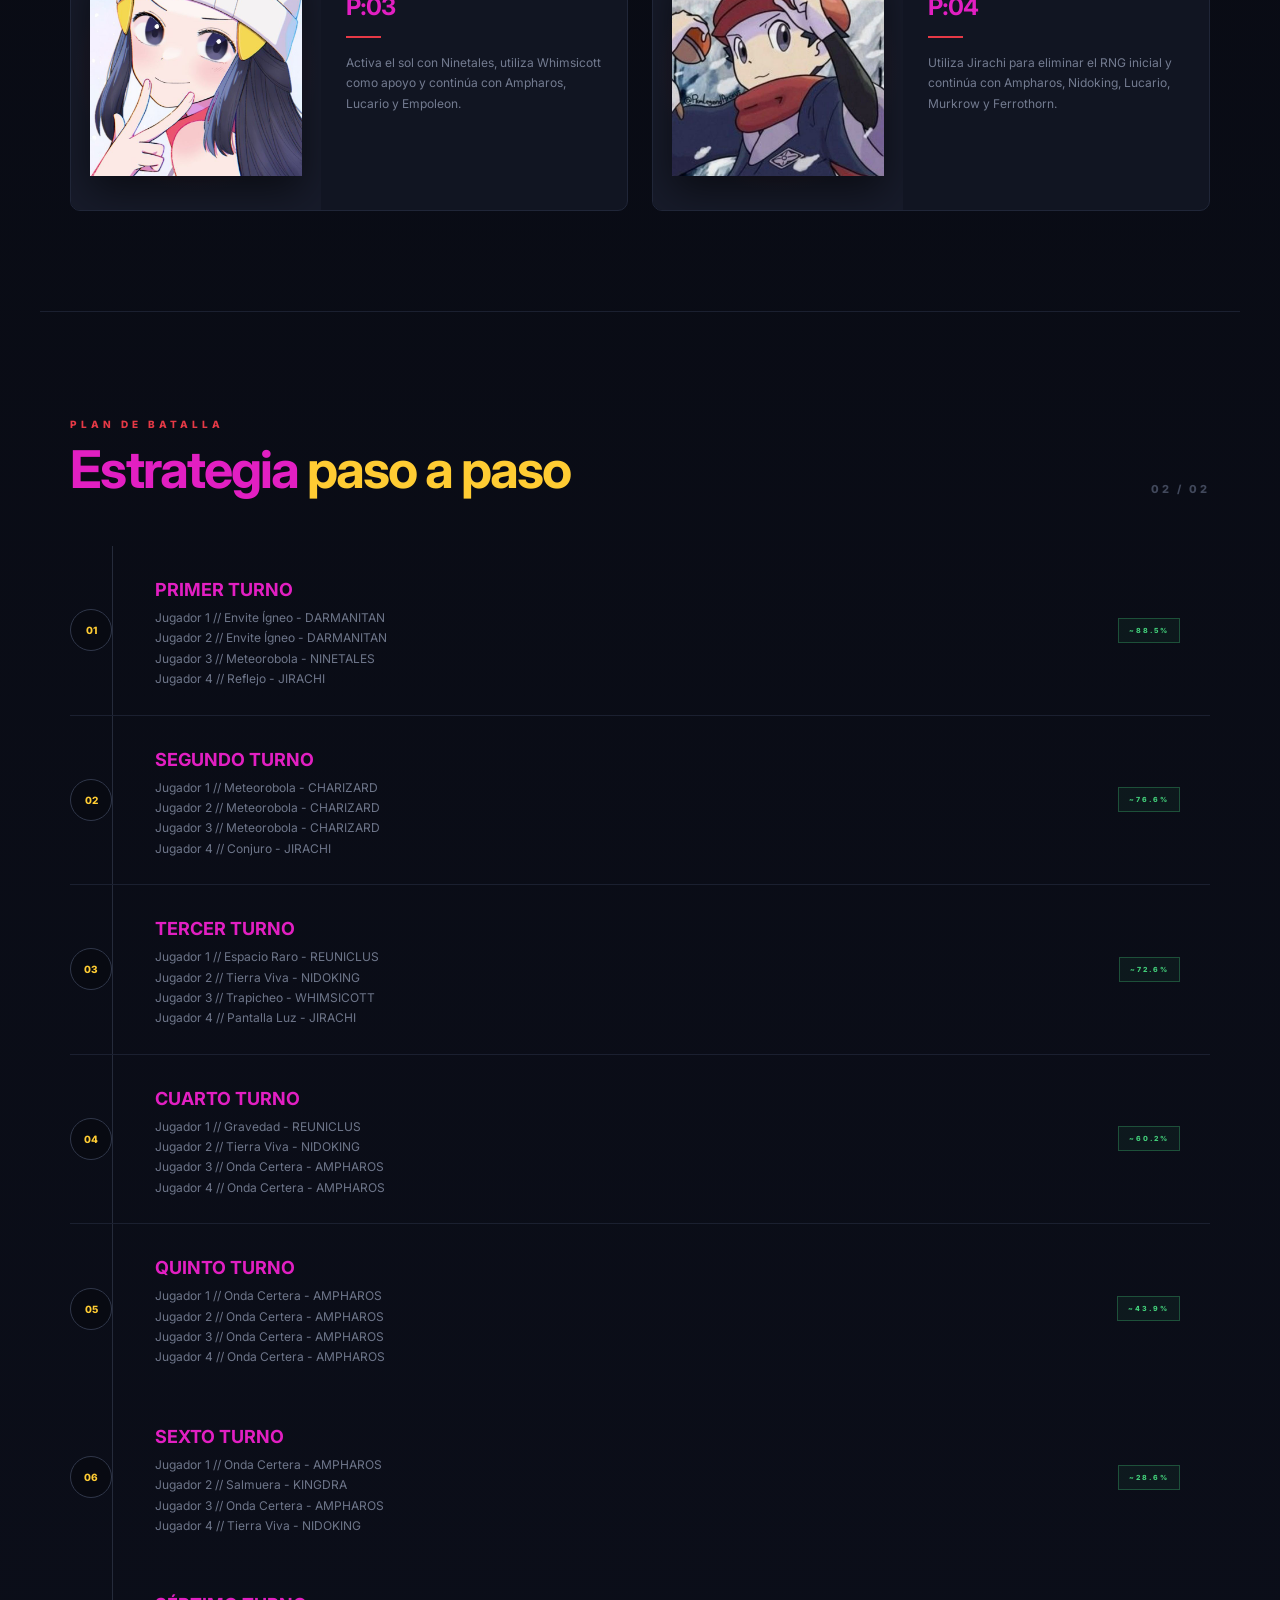
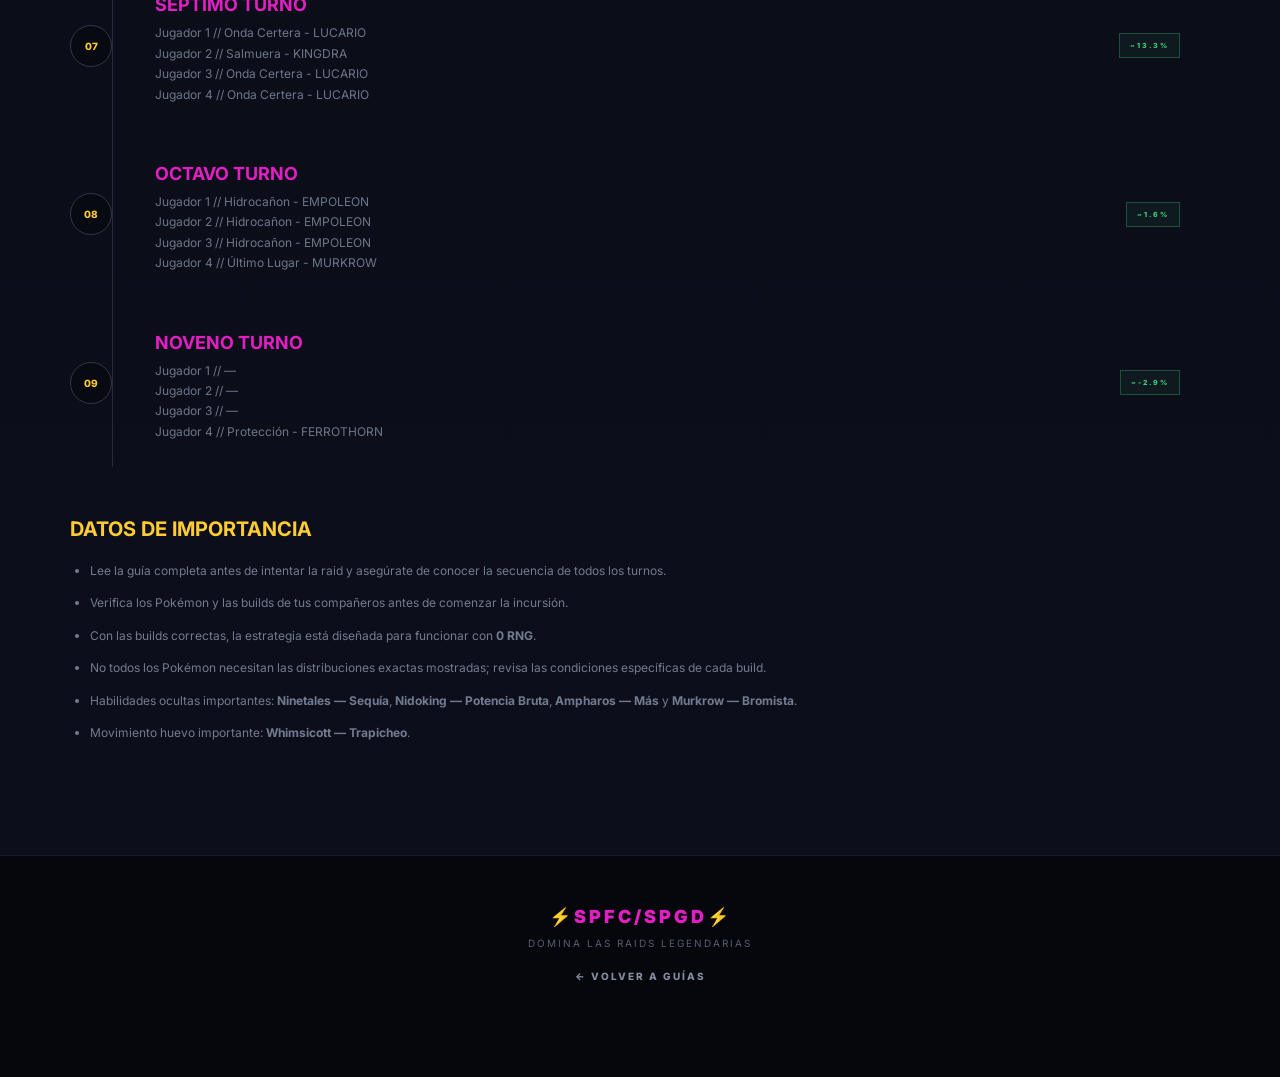
==== commit 86fea04b: "Corregir enlace al inicio" ====
--- a/HTML/cobalion.html
+++ b/HTML/cobalion.html
@@ -11,7 +11,7 @@
 <header class="portadaguia">
     <div class="capaportada"></div>
     <div class="contenidoportada">
-        <a href="/Index.html" class="botonvolver">← VOLVER A GUÍAS</a>
+        <a href="../index.html" class="botonvolver">← VOLVER A GUÍAS</a>
         <div class="insigniaportada">GUÍA #04 · LEGENDARIO</div>
         <h1>COBALION</h1>
         <p class="subtituloportada">Estrategia GOAT de todos los tiempos · The Council</p>
@@ -255,7 +255,8 @@
 <footer>
     <div class="logotipopie">⚡SPFC/SPGD⚡</div>
     <p>DOMINA LAS RAIDS LEGENDARIAS</p>
-    <a href="/Index.html">← VOLVER A LA PÁGINA PRINCIPAL</a>
+<a href="../index.html" class="botonvolver">← VOLVER A GUÍAS</a>
+
 </footer>
 
 <div id="modalplayer1" class="modalpokemon">
